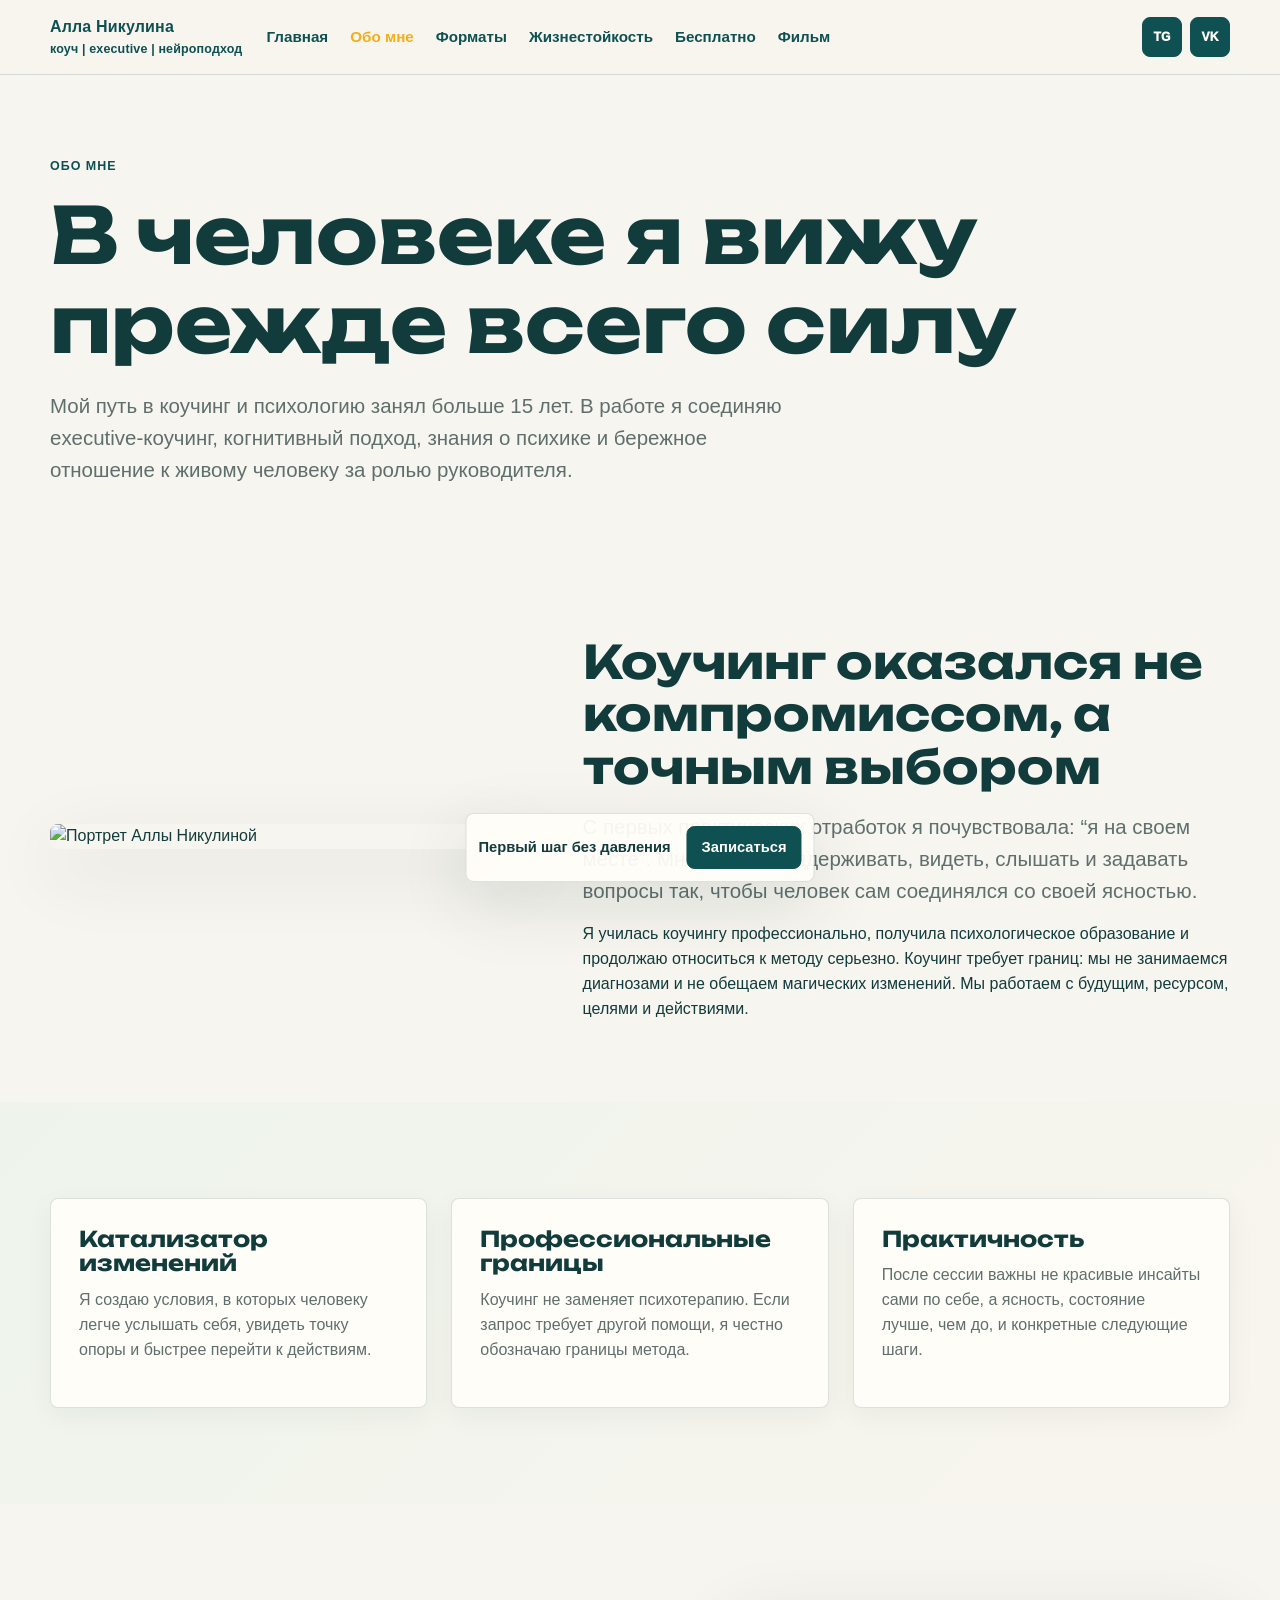
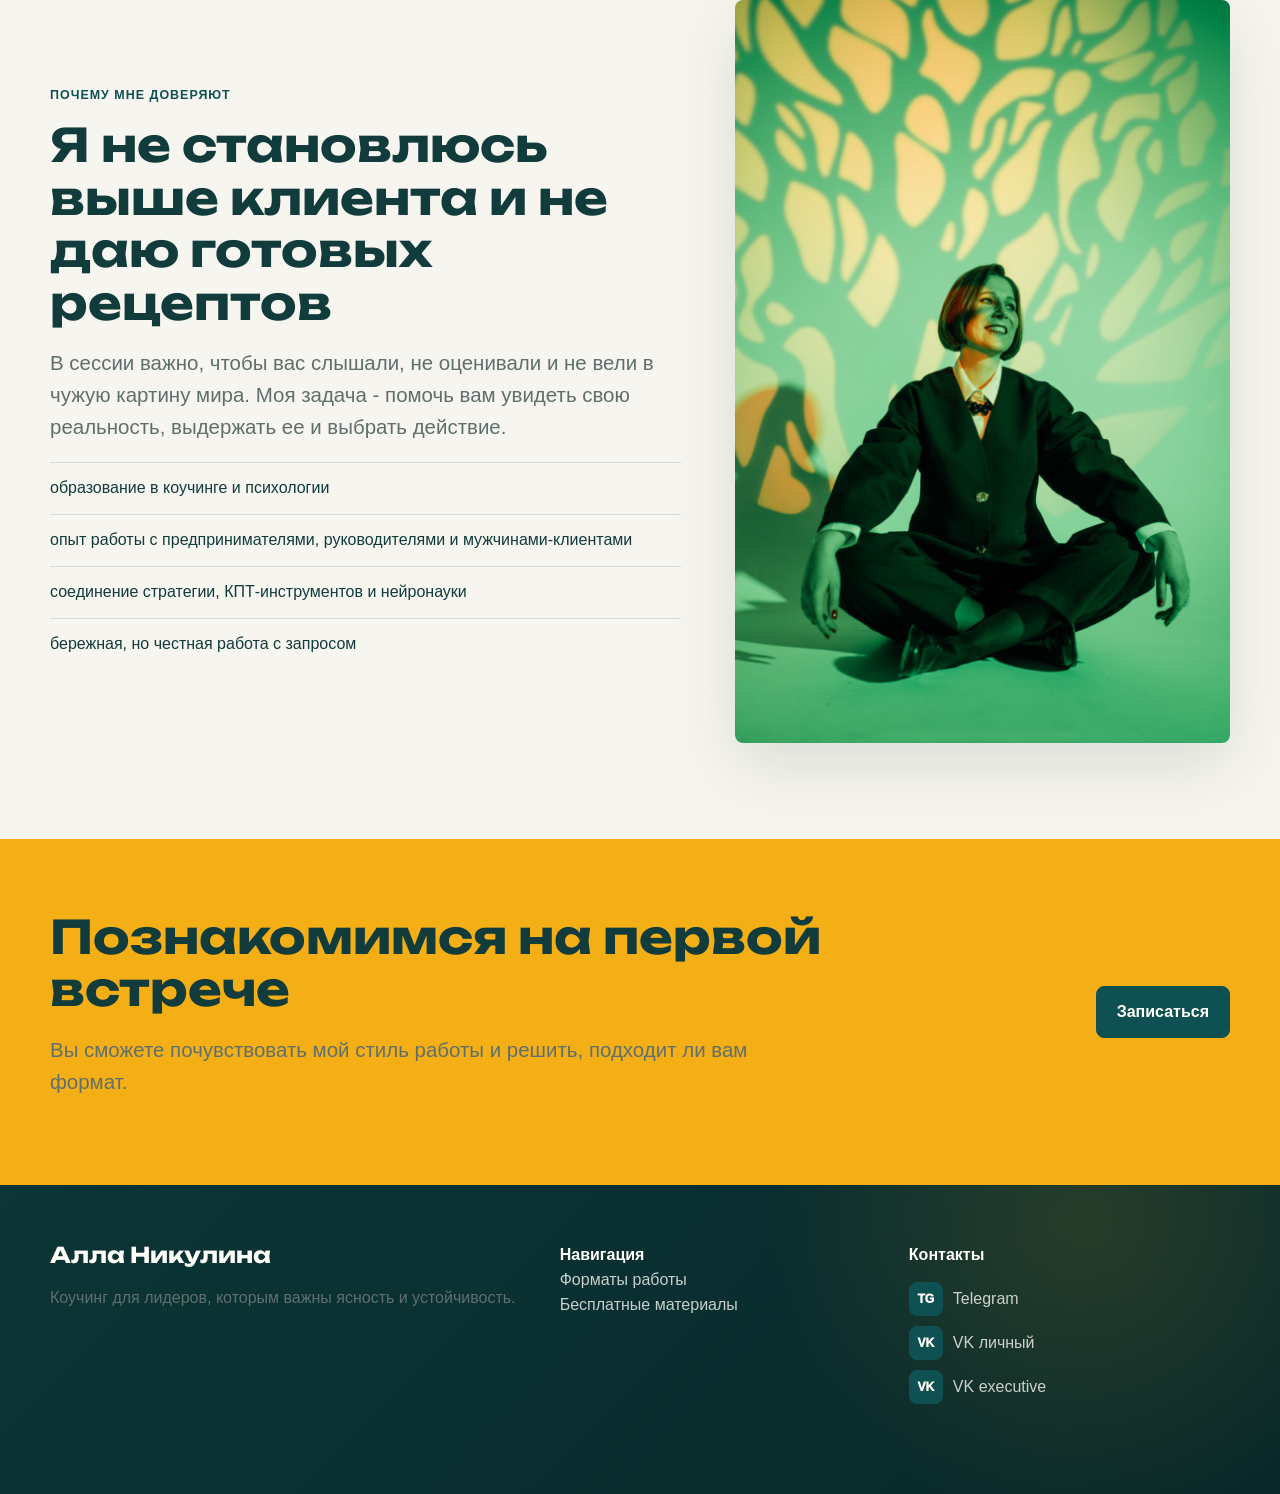
==== site/about.html @ 511b529c "Save site checkpoint" ====
<!doctype html>
<html lang="ru">
<head>
  <meta charset="utf-8"><meta name="viewport" content="width=device-width, initial-scale=1">
  <title>Обо мне - Алла Никулина</title>
  <link rel="preconnect" href="https://fonts.googleapis.com"><link rel="preconnect" href="https://fonts.gstatic.com" crossorigin>
  <link href="https://fonts.googleapis.com/css2?family=Inter:wght@500;650;750;850;950&display=swap" rel="stylesheet">
  <link rel="stylesheet" href="assets/css/styles.css">
</head>
<body>
  <header class="topbar"><div class="container nav"><a class="brand" href="index.html">Алла Никулина <span>коуч | executive | нейроподход</span></a><nav class="menu"><a href="index.html">Главная</a><a class="active" href="about.html">Обо мне</a><a href="formats.html">Форматы</a><a href="resilience.html">Жизнестойкость</a><a href="resources.html">Бесплатно</a><a href="film.html">Фильм</a></nav><a class="btn small primary js-open-form" href="#contact-form">Записаться</a><button class="nav-toggle" type="button">Меню</button></div></header>
  <main>
    <section class="page-hero">
      <div class="container">
        <div class="eyebrow" data-reveal>Обо мне</div>
        <h1 data-reveal>В человеке я вижу прежде всего силу</h1>
        <p class="lead" data-reveal>Мой путь в коучинг и психологию занял больше 15 лет. В работе я соединяю executive-коучинг, когнитивный подход, знания о психике и бережное отношение к живому человеку за ролью руководителя.</p>
      </div>
    </section>
    <section class="section tight">
      <div class="container split">
        <div class="photo" data-reveal><img src="assets/img/alla-portrait-red.jpg" alt="Портрет Аллы Никулиной"></div>
        <div data-reveal>
          <h2>Коучинг оказался не компромиссом, а точным выбором</h2>
          <p class="lead">С первых практических отработок я почувствовала: “я на своем месте”. Мне близко поддерживать, видеть, слышать и задавать вопросы так, чтобы человек сам соединялся со своей ясностью.</p>
          <p>Я училась коучингу профессионально, получила психологическое образование и продолжаю относиться к методу серьезно. Коучинг требует границ: мы не занимаемся диагнозами и не обещаем магических изменений. Мы работаем с будущим, ресурсом, целями и действиями.</p>
        </div>
      </div>
    </section>
    <section class="section soft">
      <div class="container">
        <div class="grid-3">
          <article class="card" data-reveal><h3>Катализатор изменений</h3><p class="muted">Я создаю условия, в которых человеку легче услышать себя, увидеть точку опоры и быстрее перейти к действиям.</p></article>
          <article class="card" data-reveal><h3>Профессиональные границы</h3><p class="muted">Коучинг не заменяет психотерапию. Если запрос требует другой помощи, я честно обозначаю границы метода.</p></article>
          <article class="card" data-reveal><h3>Практичность</h3><p class="muted">После сессии важны не красивые инсайты сами по себе, а ясность, состояние лучше, чем до, и конкретные следующие шаги.</p></article>
        </div>
      </div>
    </section>
    <section class="section">
      <div class="container split reverse">
        <div data-reveal>
          <div class="eyebrow">Почему мне доверяют</div>
          <h2>Я не становлюсь выше клиента и не даю готовых рецептов</h2>
          <p class="lead">В сессии важно, чтобы вас слышали, не оценивали и не вели в чужую картину мира. Моя задача - помочь вам увидеть свою реальность, выдержать ее и выбрать действие.</p>
          <ul class="list">
            <li>образование в коучинге и психологии</li>
            <li>опыт работы с предпринимателями, руководителями и мужчинами-клиентами</li>
            <li>соединение стратегии, КПТ-инструментов и нейронауки</li>
            <li>бережная, но честная работа с запросом</li>
          </ul>
        </div>
        <div class="photo" data-reveal><img src="assets/img/alla-sitting.jpg" alt="Алла Никулина в зеленом свете"></div>
      </div>
    </section>
    <section class="cta-band"><div class="container cta-inner"><div><h2>Познакомимся на первой встрече</h2><p class="lead">Вы сможете почувствовать мой стиль работы и решить, подходит ли вам формат.</p></div><a class="btn primary js-open-form" href="#contact-form">Записаться</a></div></section>
  </main>
  <footer class="footer"><div class="container footer-grid"><div><h3>Алла Никулина</h3><p class="muted">Коучинг для лидеров, которым важны ясность и устойчивость.</p></div><div><strong>Навигация</strong><p><a href="formats.html">Форматы работы</a><br><a href="resources.html">Бесплатные материалы</a></p></div><div><strong>Контакты</strong><div class="contact-list"><a class="contact-link" href="https://t.me/coach_nikulina_alla"><span class="icon-link">TG</span><span>Telegram</span></a><a class="contact-link" href="https://vk.com/coach_nikulina_alla"><span class="icon-link">VK</span><span>VK личный</span></a><a class="contact-link" href="https://vk.com/neurocoach_nikulina"><span class="icon-link">VK</span><span>VK executive</span></a></div></div></div></footer>
  <div class="float-cta"><p>Первый шаг без давления</p><a class="btn small primary js-open-form" href="#contact-form">Записаться</a></div><script src="assets/js/main.js"></script>
</body>
</html>
---- site/assets/css/styles.css ----
@import url('https://fonts.googleapis.com/css2?family=Unbounded:wght@500;600;700;800&display=swap');

:root {
  --bg: #f7f5ef;
  --paper: #fffdf8;
  --ink: #123b3c;
  --muted: #5f6f6d;
  --green: #0f5152;
  --green-2: #174845;
  --green-deep: #0a3738;
  --mint: #dfeee6;
  --yellow: #f4af16;
  --coral: #d96952;
  --line: rgba(18, 59, 60, .14);
  --shadow: 0 22px 70px rgba(13, 47, 48, .12);
  --radius: 8px;
  --max: 1180px;
}

* { box-sizing: border-box; }
html { scroll-behavior: smooth; }
body {
  margin: 0;
  background: var(--bg);
  color: var(--ink);
  font-family: "Gotham Pro", Gotham, Arial, sans-serif;
  line-height: 1.55;
}
body.nav-open { overflow: hidden; }
img, video { max-width: 100%; display: block; }
a { color: inherit; text-decoration: none; }
p { margin: 0 0 1rem; }

.container { width: min(var(--max), calc(100% - 40px)); margin: 0 auto; }
.section { padding: 96px 0; }
.section.tight { padding: 64px 0; }
.eyebrow {
  color: var(--green);
  font-size: .78rem;
  font-weight: 800;
  letter-spacing: .08em;
  margin-bottom: 14px;
  text-transform: uppercase;
}
h1, h2, h3 {
  font-family: "Unbounded", "Gotham Pro", Arial, sans-serif;
  line-height: 1.14;
  margin: 0;
  letter-spacing: 0;
}
h1 { font-size: clamp(2.2rem, 6.1vw, 5.85rem); max-width: 1020px; }
h2 { font-size: clamp(1.75rem, 3.6vw, 3.75rem); max-width: 960px; }
h3 { font-size: clamp(1.15rem, 1.7vw, 1.58rem); }
h1 + .lead, h2 + .lead, h3 + p, h3 + .muted { margin-top: 18px; }
.card h3 + p, .card h3 + .muted { margin-top: 12px; }
.lead { color: var(--muted); font-size: clamp(1.05rem, 1.6vw, 1.35rem); max-width: 760px; }
.text-wide { max-width: 860px; }
.accent { color: var(--yellow); }

.topbar {
  position: sticky;
  top: 0;
  z-index: 50;
  background: rgba(247, 245, 239, .94);
  border-bottom: 1px solid var(--line);
  backdrop-filter: blur(16px);
}
.nav {
  align-items: center;
  display: flex;
  gap: 24px;
  min-height: 74px;
  justify-content: space-between;
}
.brand {
  display: grid;
  gap: 0;
  font-weight: 900;
  letter-spacing: .01em;
  color: var(--green);
}
.brand span { color: var(--green); font-size: .78rem; font-weight: 700; }
.menu {
  align-items: center;
  display: flex;
  gap: 22px;
  color: var(--green);
  font-size: .95rem;
  font-weight: 750;
}
.menu a { opacity: 1; }
.menu a:hover, .menu a.active { color: var(--yellow); }
.nav-toggle { display: none; }
.topbar .btn { display: none; }
.header-contacts {
  align-items: center;
  display: flex;
  gap: 8px;
  margin-left: auto;
}
.icon-link {
  align-items: center;
  background: var(--green);
  border: 1px solid var(--green);
  border-radius: var(--radius);
  color: #fffdf8;
  display: inline-flex;
  font-size: .76rem;
  font-weight: 950;
  height: 40px;
  justify-content: center;
  width: 40px;
}
.icon-link:hover { background: var(--yellow); border-color: var(--yellow); color: var(--ink); }

.btn {
  align-items: center;
  border: 1px solid var(--green);
  border-radius: var(--radius);
  cursor: pointer;
  display: inline-flex;
  font-weight: 850;
  gap: 10px;
  justify-content: center;
  min-height: 48px;
  padding: 13px 20px;
  transition: transform .2s ease, box-shadow .2s ease, background .2s ease;
}
.btn:hover { transform: translateY(-2px); box-shadow: var(--shadow); }
.btn.primary { background: var(--green); color: #fffdf8; }
.btn.yellow { background: var(--yellow); border-color: var(--yellow); color: var(--ink); }
.btn.ghost { background: transparent; color: var(--green); }
.btn.small { min-height: 40px; padding: 9px 14px; font-size: .92rem; }

.hero {
  min-height: calc(100vh - 74px);
  padding: 42px 0 34px;
  display: grid;
  align-items: end;
}
.hero-grid {
  display: grid;
  grid-template-columns: minmax(0, 1.05fr) minmax(330px, .72fr);
  gap: 42px;
  align-items: end;
}
.hero-copy { padding: 58px 0 34px; }
.hero-copy .lead { margin: 28px 0 30px; }
.hero-actions { display: flex; flex-wrap: wrap; gap: 12px; margin: 26px 0 20px; }
.micro { color: var(--muted); font-size: .92rem; max-width: 560px; }
.hero-media {
  min-height: 560px;
  position: relative;
  overflow: hidden;
  border-radius: var(--radius);
  background: var(--green);
  box-shadow: var(--shadow);
}
.hero-media img {
  height: 100%;
  min-height: 560px;
  object-fit: cover;
  object-position: 52% 35%;
  width: 100%;
}
.hero-badge {
  position: absolute;
  left: 22px;
  right: 22px;
  bottom: 22px;
  background: rgba(255,253,248,.9);
  border: 1px solid rgba(255,255,255,.5);
  border-radius: var(--radius);
  padding: 18px;
  backdrop-filter: blur(14px);
}

.strip {
  border-top: 1px solid var(--line);
  border-bottom: 1px solid var(--line);
  color: var(--green);
  font-weight: 850;
  overflow: hidden;
  padding: 14px 0;
}
.strip-track {
  animation: marquee 26s linear infinite;
  display: flex;
  gap: 42px;
  white-space: nowrap;
  width: max-content;
}
@keyframes marquee { to { transform: translateX(-50%); } }

.grid-2 { display: grid; grid-template-columns: repeat(2, minmax(0, 1fr)); gap: 24px; }
.grid-3 { display: grid; grid-template-columns: repeat(3, minmax(0, 1fr)); gap: 24px; }
.card {
  background: var(--paper);
  border: 1px solid var(--line);
  border-radius: var(--radius);
  padding: 28px;
  box-shadow: 0 8px 28px rgba(13, 47, 48, .05);
}
.card.green { background: linear-gradient(145deg, var(--green), var(--green-deep)); color: #fffdf8; border-color: transparent; }
.card.green p, .card.green .muted { color: rgba(255,253,248,.78); }
.card.green .tag { border-color: rgba(255,255,255,.24); color: #fffdf8; }
.card.yellow { background: var(--yellow); border-color: transparent; }
.muted { color: var(--muted); }
.number { color: var(--yellow); font-size: 3.2rem; font-weight: 950; line-height: 1; }
.list { display: grid; gap: 13px; margin: 20px 0 0; padding: 0; list-style: none; }
.list li { border-top: 1px solid var(--line); padding-top: 13px; }
.green .list li { border-color: rgba(255,255,255,.18); }

.split {
  display: grid;
  grid-template-columns: .85fr 1.15fr;
  gap: 54px;
  align-items: center;
}
.split.reverse { grid-template-columns: 1.12fr .88fr; }
.photo {
  border-radius: var(--radius);
  overflow: hidden;
  box-shadow: var(--shadow);
}
.photo img { width: 100%; height: 100%; object-fit: cover; }
.soft { background: linear-gradient(135deg, #eef4ec 0%, #f8f5ee 100%); }
.dark {
  background: radial-gradient(circle at 12% 12%, rgba(244, 175, 22, .18), transparent 30%), linear-gradient(135deg, var(--green) 0%, var(--green-deep) 100%);
  color: #fffdf8;
}
.dark .eyebrow { color: var(--yellow); }
.dark .lead, .dark .muted { color: rgba(255,253,248,.72); }

.formats { align-items: stretch; }
.format-card {
  display: flex;
  flex-direction: column;
  min-height: 390px;
}
.format-card .btn { margin-top: auto; align-self: flex-start; }
.tag-row { display: flex; flex-wrap: wrap; gap: 8px; margin: 18px 0; }
.tag {
  border: 1px solid var(--line);
  border-radius: 999px;
  color: var(--green);
  font-size: .86rem;
  font-weight: 800;
  padding: 6px 10px;
}

.steps { counter-reset: step; }
.step {
  counter-increment: step;
  display: grid;
  grid-template-columns: 74px 1fr;
  gap: 22px;
  padding: 24px 0;
  border-top: 1px solid var(--line);
}
.step:before {
  content: counter(step, decimal-leading-zero);
  color: var(--yellow);
  font-size: 1.8rem;
  font-weight: 950;
}

.quote {
  font-family: "Unbounded", "Gotham Pro", Arial, sans-serif;
  font-size: clamp(1.45rem, 3vw, 2.6rem);
  line-height: 1.18;
  max-width: 980px;
}
.video-grid { display: grid; grid-template-columns: 1.2fr .8fr; gap: 24px; }
.video-box {
  background: #102f30;
  border-radius: var(--radius);
  overflow: hidden;
  position: relative;
}
.video-box video {
  aspect-ratio: 16 / 9;
  background: #102f30;
  height: auto;
  object-fit: contain;
  width: 100%;
}
.resource-card {
  display: flex;
  flex-direction: column;
  gap: 16px;
  min-height: 250px;
}
.resource-card .btn { margin-top: auto; align-self: flex-start; }

.faq details {
  background: var(--paper);
  border-top: 1px solid var(--line);
  padding: 22px 0;
}
.faq summary {
  cursor: pointer;
  font-weight: 900;
  list-style: none;
}
.faq summary::-webkit-details-marker { display: none; }
.faq p { color: var(--muted); margin: 12px 0 0; max-width: 820px; }

.cta-band {
  background: var(--yellow);
  color: var(--ink);
  padding: 72px 0;
}
.cta-inner {
  align-items: center;
  display: grid;
  grid-template-columns: 1fr auto;
  gap: 28px;
}
.footer {
  background: radial-gradient(circle at 85% 12%, rgba(244, 175, 22, .13), transparent 28%), linear-gradient(135deg, #0c3536, #082829);
  color: #fffdf8;
  padding: 58px 0 90px;
}
.footer-grid {
  display: grid;
  gap: 28px;
  grid-template-columns: 1.2fr .8fr .8fr;
}
.footer a { color: rgba(255,253,248,.78); }
.footer a:hover { color: var(--yellow); }
.contact-list {
  display: grid;
  gap: 10px;
  margin-top: 14px;
}
.contact-link {
  align-items: center;
  display: inline-flex;
  gap: 10px;
  width: fit-content;
}
.contact-link .icon-link {
  flex: 0 0 auto;
  height: 34px;
  width: 34px;
}

.float-cta {
  align-items: center;
  background: rgba(255,253,248,.94);
  border: 1px solid var(--line);
  border-radius: var(--radius);
  bottom: 18px;
  box-shadow: var(--shadow);
  display: flex;
  gap: 16px;
  left: 50%;
  max-width: min(780px, calc(100% - 24px));
  padding: 12px;
  position: fixed;
  transform: translateX(-50%);
  width: max-content;
  z-index: 45;
}
.float-cta p { margin: 0; font-size: .92rem; font-weight: 800; }

.page-hero { padding: 82px 0 70px; }
.page-hero .lead { margin-top: 22px; }
.hero-panel {
  background: linear-gradient(145deg, var(--green), var(--green-deep));
  color: #fffdf8;
  margin-top: 36px;
  padding: 34px;
  border-radius: var(--radius);
  display: grid;
  grid-template-columns: 1fr 1fr 1fr;
  gap: 18px;
}
.hero-panel p { color: rgba(255,253,248,.78); }

.modal {
  align-items: center;
  background: rgba(8, 40, 41, .62);
  bottom: 0;
  display: none;
  justify-content: center;
  left: 0;
  padding: 20px;
  position: fixed;
  right: 0;
  top: 0;
  z-index: 100;
}
.modal.is-open { display: flex; }
.modal-card {
  background: var(--paper);
  border-radius: var(--radius);
  box-shadow: var(--shadow);
  max-width: 560px;
  padding: 28px;
  position: relative;
  width: min(100%, 560px);
}
.modal-close {
  background: var(--green);
  border: 0;
  border-radius: var(--radius);
  color: #fffdf8;
  cursor: pointer;
  font-weight: 950;
  height: 36px;
  position: absolute;
  right: 16px;
  top: 16px;
  width: 36px;
}
.contact-form { display: grid; gap: 14px; margin-top: 22px; }
.contact-form label { display: grid; gap: 7px; font-size: .92rem; font-weight: 850; }
.contact-form input, .contact-form textarea {
  background: #fff;
  border: 1px solid var(--line);
  border-radius: var(--radius);
  color: var(--ink);
  font: inherit;
  min-height: 46px;
  padding: 12px 13px;
}
.contact-form textarea { min-height: 110px; resize: vertical; }

[data-reveal] {
  opacity: 0;
  transform: translateY(24px);
  transition: opacity .75s ease, transform .75s ease;
}
[data-reveal].is-visible { opacity: 1; transform: none; }

@media (max-width: 960px) {
  .container { width: min(100% - 28px, var(--max)); }
  .nav-toggle {
    background: var(--green);
    border: 0;
    border-radius: var(--radius);
    color: #fff;
    display: inline-flex;
    font-weight: 900;
    padding: 10px 13px;
    position: relative;
    z-index: 70;
  }
  .menu {
    align-content: start;
    background: var(--bg);
    border-left: 1px solid var(--line);
    bottom: 0;
    display: grid;
    gap: 10px;
    padding: 86px 24px 24px;
    position: fixed;
    right: -310px;
    top: 0;
    transition: right .28s ease;
    width: 300px;
    z-index: 60;
  }
  .menu a {
    background: rgba(15, 81, 82, .08);
    border-radius: var(--radius);
    color: var(--green);
    padding: 12px 14px;
  }
  .menu a:hover, .menu a.active { background: var(--green); color: #fffdf8; }
  .nav-open .menu { right: 0; }
  .hero-grid, .split, .split.reverse, .video-grid, .cta-inner, .footer-grid, .hero-panel {
    grid-template-columns: 1fr;
  }
  .hero { min-height: auto; }
  .hero-media, .hero-media img { min-height: 460px; }
  .grid-3 { grid-template-columns: 1fr 1fr; }
}

@media (max-width: 680px) {
  .section { padding: 68px 0; }
  h1 { font-size: clamp(2rem, 12vw, 3.4rem); }
  h2 { font-size: clamp(1.55rem, 8vw, 2.45rem); }
  .header-contacts { gap: 6px; }
  .icon-link { height: 36px; width: 36px; }
  .hero-copy { padding-top: 28px; }
  .hero-media, .hero-media img { min-height: 390px; }
  .grid-2, .grid-3 { grid-template-columns: 1fr; }
  .card { padding: 22px; }
  .step { grid-template-columns: 1fr; gap: 8px; }
  .float-cta {
    align-items: stretch;
    flex-direction: column;
    width: calc(100% - 24px);
  }
  .float-cta .btn { width: 100%; }
}
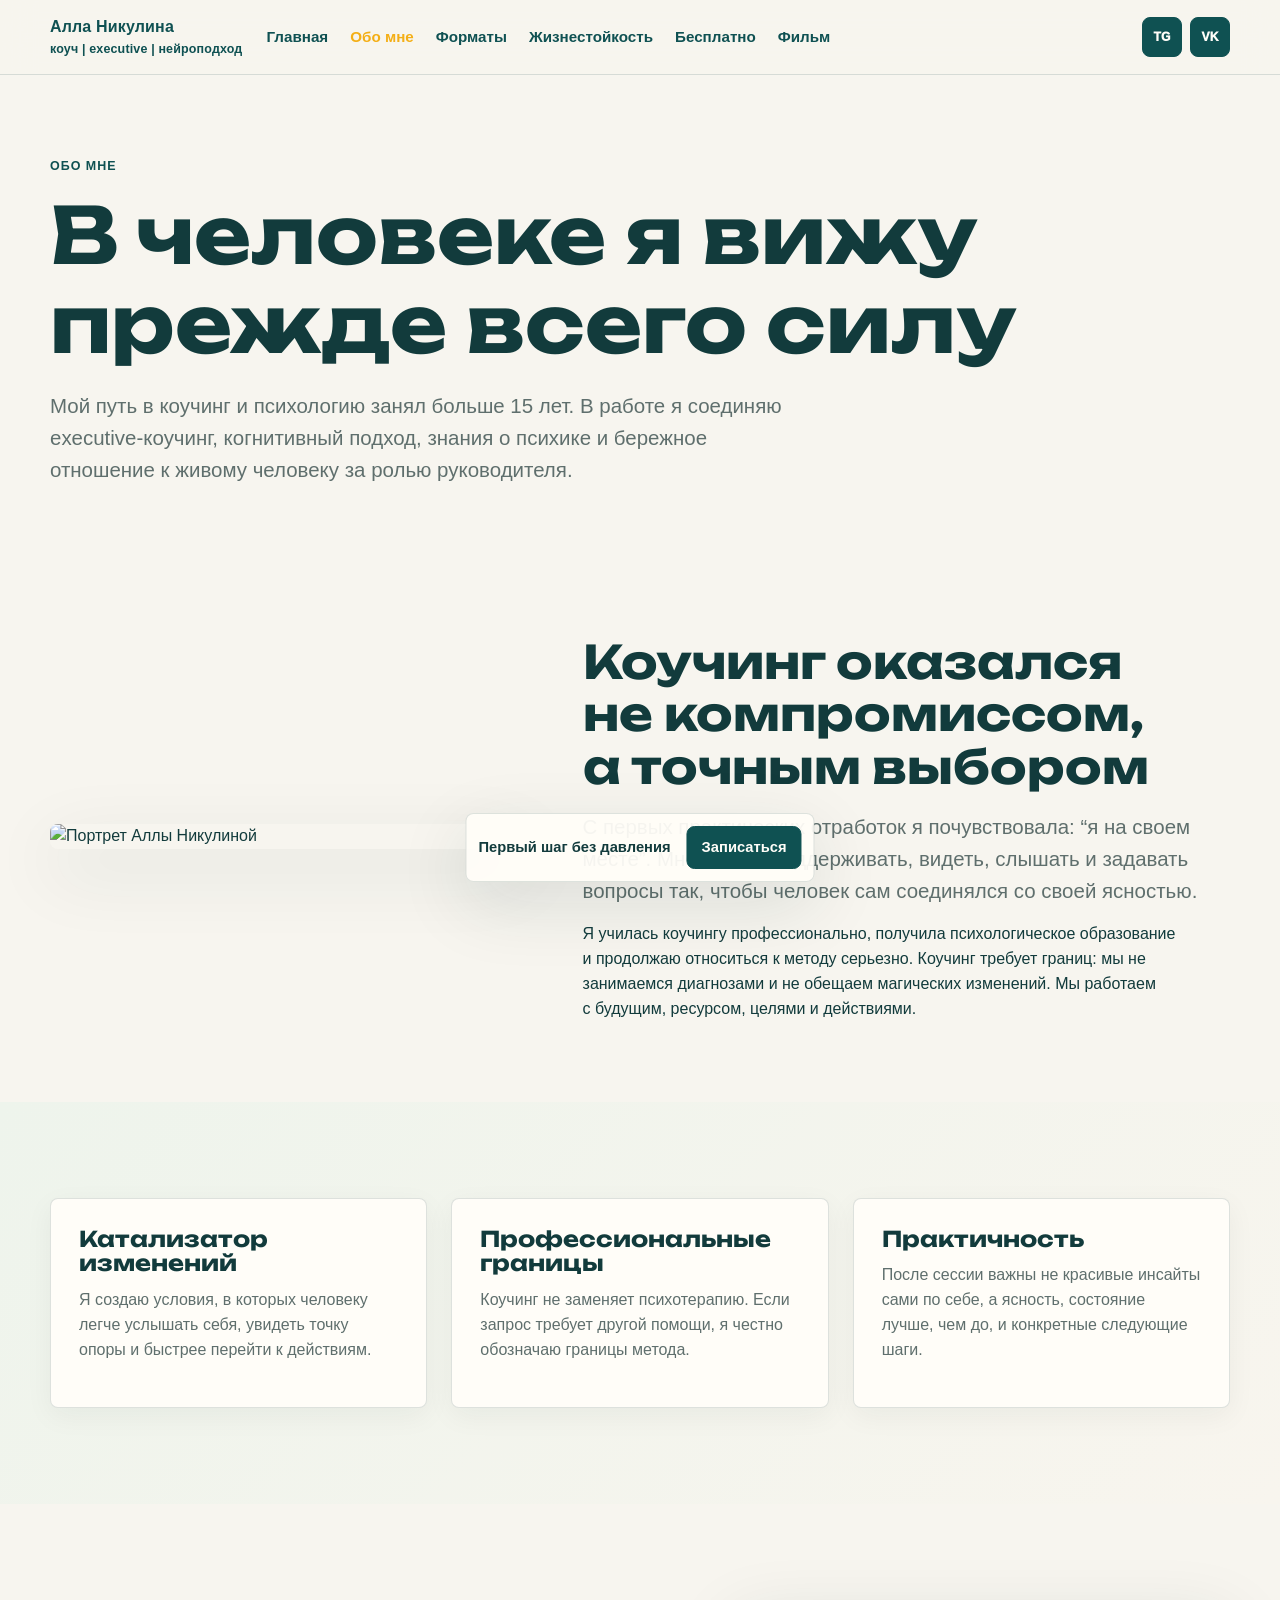
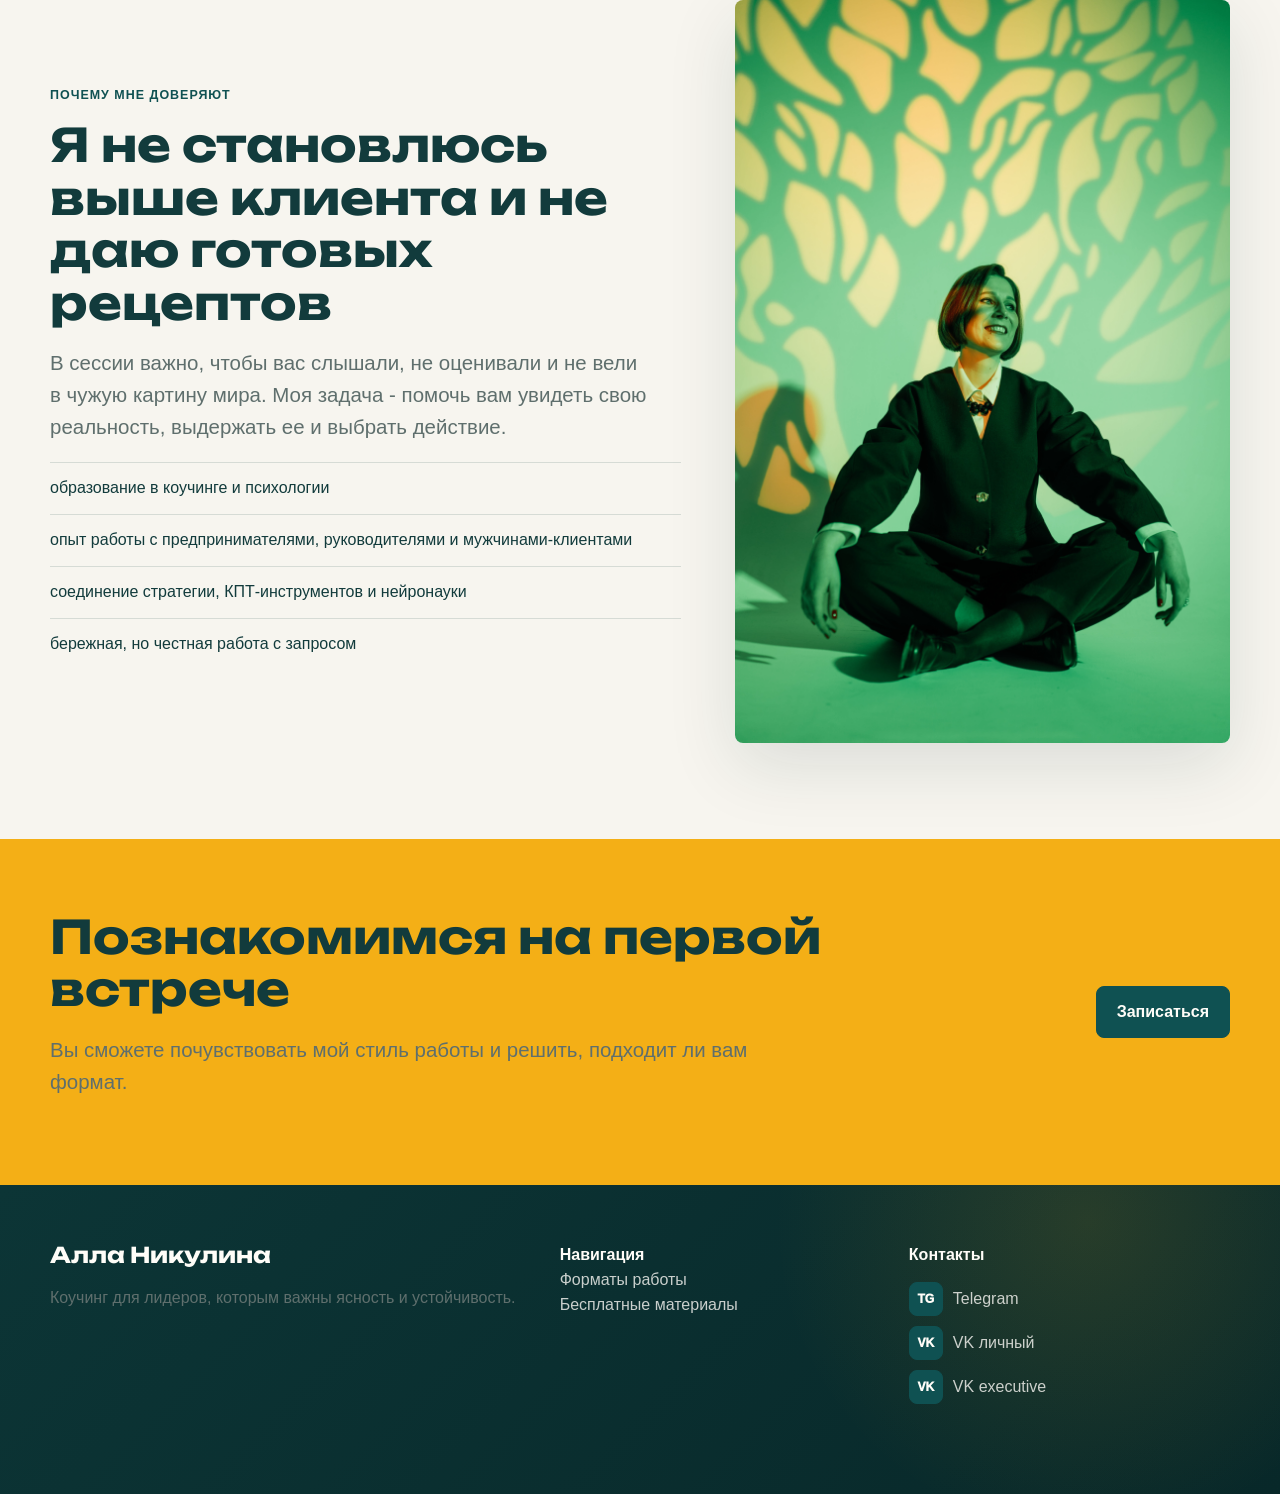
==== commit 93ee8ca0: "Polish coaching site UX" ====
--- a/site/about.html
+++ b/site/about.html
@@ -3,8 +3,6 @@
 <head>
   <meta charset="utf-8"><meta name="viewport" content="width=device-width, initial-scale=1">
   <title>Обо мне - Алла Никулина</title>
-  <link rel="preconnect" href="https://fonts.googleapis.com"><link rel="preconnect" href="https://fonts.gstatic.com" crossorigin>
-  <link href="https://fonts.googleapis.com/css2?family=Inter:wght@500;650;750;850;950&display=swap" rel="stylesheet">
   <link rel="stylesheet" href="assets/css/styles.css">
 </head>
 <body>
--- a/site/assets/css/styles.css
+++ b/site/assets/css/styles.css
@@ -27,6 +27,16 @@
   line-height: 1.55;
 }
 body.nav-open { overflow: hidden; }
+body.nav-open::before {
+  background: rgba(8, 40, 41, .36);
+  bottom: 0;
+  content: "";
+  left: 0;
+  position: fixed;
+  right: 0;
+  top: 0;
+  z-index: 55;
+}
 img, video { max-width: 100%; display: block; }
 a { color: inherit; text-decoration: none; }
 p { margin: 0 0 1rem; }
@@ -51,7 +61,7 @@
 h1 { font-size: clamp(2.2rem, 6.1vw, 5.85rem); max-width: 1020px; }
 h2 { font-size: clamp(1.75rem, 3.6vw, 3.75rem); max-width: 960px; }
 h3 { font-size: clamp(1.15rem, 1.7vw, 1.58rem); }
-h1 + .lead, h2 + .lead, h3 + p, h3 + .muted { margin-top: 18px; }
+h1 + .lead, h1 + p, h2 + .lead, h2 + p, h3 + p, h3 + .muted { margin-top: 18px; }
 .card h3 + p, .card h3 + .muted { margin-top: 12px; }
 .lead { color: var(--muted); font-size: clamp(1.05rem, 1.6vw, 1.35rem); max-width: 760px; }
 .text-wide { max-width: 860px; }
@@ -448,19 +458,25 @@
     position: relative;
     z-index: 70;
   }
+  .nav-open .nav-toggle {
+    position: fixed;
+    right: 14px;
+    top: 16px;
+  }
   .menu {
     align-content: start;
-    background: var(--bg);
+    background: linear-gradient(180deg, #fffdf8 0%, #f7f5ef 100%);
     border-left: 1px solid var(--line);
+    box-shadow: -20px 0 70px rgba(8, 40, 41, .18);
     bottom: 0;
     display: grid;
     gap: 10px;
     padding: 86px 24px 24px;
     position: fixed;
-    right: -310px;
+    right: -340px;
     top: 0;
     transition: right .28s ease;
-    width: 300px;
+    width: min(330px, calc(100vw - 28px));
     z-index: 60;
   }
   .menu a {
@@ -469,7 +485,7 @@
     color: var(--green);
     padding: 12px 14px;
   }
-  .menu a:hover, .menu a.active { background: var(--green); color: #fffdf8; }
+  .menu a:hover, .menu a.active { background: var(--yellow); color: var(--green); }
   .nav-open .menu { right: 0; }
   .hero-grid, .split, .split.reverse, .video-grid, .cta-inner, .footer-grid, .hero-panel {
     grid-template-columns: 1fr;
